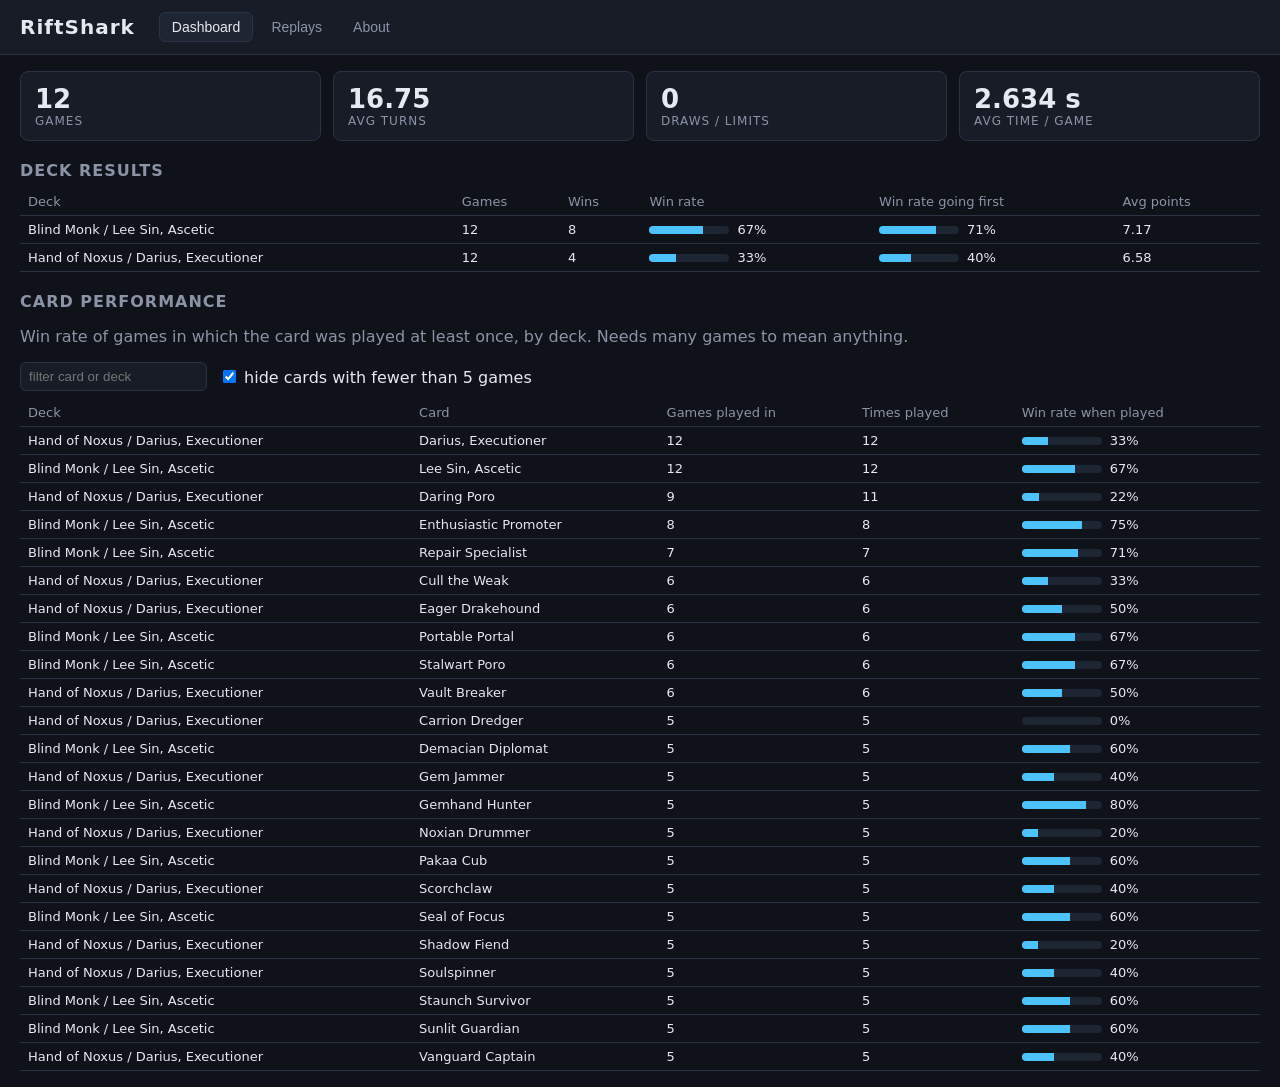
==== web/index.html @ 3b08cd84 "Add GitHub Pages frontend: stats dashboard and visual replay viewer Static site under web/ (no build" ====
<!DOCTYPE html>
<html lang="en">
<head>
<meta charset="utf-8">
<meta name="viewport" content="width=device-width, initial-scale=1">
<title>RiftShark — Riftbound simulation results</title>
<link rel="stylesheet" href="style.css">
</head>
<body>
<header>
  <h1>RiftShark</h1>
  <nav>
    <button data-tab="dashboard" class="active">Dashboard</button>
    <button data-tab="replays">Replays</button>
    <button data-tab="about">About</button>
  </nav>
</header>

<main>
  <section id="dashboard" class="tab active">
    <div id="summary" class="cards"></div>
    <h2>Deck results</h2>
    <div id="deck-table"></div>
    <h2>Card performance</h2>
    <p class="muted">Win rate of games in which the card was played at least once, by deck. Needs many games to mean anything.</p>
    <div class="controls">
      <input id="card-filter" placeholder="filter card or deck">
      <label><input type="checkbox" id="min-games" checked> hide cards with fewer than 5 games</label>
    </div>
    <div id="card-table"></div>
  </section>

  <section id="replays" class="tab">
    <div class="replay-layout">
      <aside id="replay-list"></aside>
      <div id="viewer">
        <div id="viewer-empty" class="muted">Pick a replay on the left.</div>
        <div id="board" hidden>
          <div class="player-strip" id="p1-strip"></div>
          <div class="field">
            <div class="base" id="base-1"></div>
            <div class="battlefields" id="bfs"></div>
            <div class="base" id="base-0"></div>
          </div>
          <div class="player-strip" id="p0-strip"></div>
          <div class="chain" id="chain"></div>
          <div class="controls">
            <button id="btn-first">⏮</button>
            <button id="btn-prev">◀</button>
            <span id="frame-label"></span>
            <button id="btn-next">▶</button>
            <button id="btn-last">⏭</button>
            <button id="btn-play">▶ play</button>
            <input id="frame-slider" type="range" min="0" value="0">
          </div>
          <div id="decision"></div>
          <div id="events" class="events"></div>
        </div>
      </div>
    </div>
  </section>

  <section id="about" class="tab">
    <h2>About</h2>
    <p>RiftShark simulates Riftbound matches with a rules-accurate engine (chain, showdowns, combat, scoring), card scripts for
    every set including Radiance, and search-based AI players. Every replay shown here was re-simulated from its recorded
    decisions and verified to contain only moves the engine deems legal.</p>
    <p>Source: <a href="https://github.com/0xnimbus/RiftShark">github.com/0xnimbus/RiftShark</a>. Card images are the official
    Riftbound card gallery assets.</p>
  </section>
</main>
<div id="tooltip" hidden></div>
<script src="app.js"></script>
</body>
</html>
---- web/style.css ----
:root {
  --bg: #0f1218; --panel: #171c26; --panel2: #1f2633; --text: #e6e9ef; --muted: #8b94a7; --accent: #4cc2ff;
  --p0: #4cc2ff; --p1: #ff7a59; --border: #2a3344; --good: #5ad28a; --bad: #ff6b6b;
}
* { box-sizing: border-box; }
body { margin: 0; font-family: system-ui, -apple-system, Segoe UI, Roboto, sans-serif; background: var(--bg); color: var(--text); }
header { display: flex; align-items: center; gap: 24px; padding: 12px 20px; background: var(--panel); border-bottom: 1px solid var(--border); }
header h1 { margin: 0; font-size: 20px; letter-spacing: 1px; }
nav button { background: none; border: 1px solid transparent; color: var(--muted); padding: 6px 12px; cursor: pointer; border-radius: 6px; font-size: 14px; }
nav button.active, nav button:hover { color: var(--text); border-color: var(--border); background: var(--panel2); }
main { padding: 16px 20px; max-width: 1400px; margin: 0 auto; }
.tab { display: none; }
.tab.active { display: block; }
h2 { font-size: 16px; margin: 20px 0 8px; color: var(--muted); text-transform: uppercase; letter-spacing: 1px; }
.muted { color: var(--muted); }
.cards { display: grid; grid-template-columns: repeat(auto-fit, minmax(180px, 1fr)); gap: 12px; }
.stat { background: var(--panel); border: 1px solid var(--border); border-radius: 8px; padding: 12px 14px; }
.stat .v { font-size: 26px; font-weight: 600; }
.stat .l { color: var(--muted); font-size: 12px; text-transform: uppercase; letter-spacing: 1px; }
table { border-collapse: collapse; width: 100%; font-size: 13px; }
th, td { text-align: left; padding: 6px 8px; border-bottom: 1px solid var(--border); }
th { color: var(--muted); font-weight: 500; cursor: pointer; user-select: none; }
tr:hover td { background: var(--panel2); }
.bar { height: 8px; background: var(--panel2); border-radius: 4px; overflow: hidden; min-width: 80px; }
.bar > i { display: block; height: 100%; background: var(--accent); }
.controls { display: flex; gap: 12px; align-items: center; margin: 8px 0; flex-wrap: wrap; }
input[type=text], input:not([type]) { background: var(--panel); color: var(--text); border: 1px solid var(--border); border-radius: 6px; padding: 6px 8px; }
button { background: var(--panel2); color: var(--text); border: 1px solid var(--border); border-radius: 6px; padding: 6px 10px; cursor: pointer; }
button:hover { border-color: var(--accent); }

/* replays */
.replay-layout { display: grid; grid-template-columns: 300px 1fr; gap: 16px; }
#replay-list { background: var(--panel); border: 1px solid var(--border); border-radius: 8px; padding: 8px; max-height: 80vh; overflow: auto; }
#replay-list .item { padding: 8px; border-radius: 6px; cursor: pointer; border: 1px solid transparent; font-size: 13px; }
#replay-list .item:hover, #replay-list .item.active { background: var(--panel2); border-color: var(--border); }
#replay-list .item .r { color: var(--muted); font-size: 12px; }
.field { display: grid; grid-template-rows: auto auto auto; gap: 8px; }
.base, .battlefields { background: var(--panel); border: 1px solid var(--border); border-radius: 8px; padding: 8px; min-height: 120px; }
.base { display: flex; gap: 8px; flex-wrap: wrap; align-items: flex-start; }
.base h4, .bf h4 { margin: 0 0 6px; font-size: 12px; color: var(--muted); width: 100%; }
.battlefields { display: grid; grid-template-columns: 1fr 1fr; gap: 8px; background: none; border: none; padding: 0; }
.bf { background: var(--panel); border: 1px solid var(--border); border-radius: 8px; padding: 8px; min-height: 160px; }
.bf.c0 { border-color: var(--p0); } .bf.c1 { border-color: var(--p1); }
.bf .row { display: flex; gap: 8px; flex-wrap: wrap; min-height: 70px; align-items: flex-start; padding: 4px 0; }
.bf .row.p1 { border-bottom: 1px dashed var(--border); }
.card { width: 64px; height: 90px; border-radius: 5px; background-size: cover; background-position: center; position: relative; border: 2px solid var(--border); flex: none; transition: transform .15s; }
.card.p0 { border-color: var(--p0); } .card.p1 { border-color: var(--p1); }
.card.exhausted { transform: rotate(90deg); margin: 0 14px; }
.card.stunned { filter: grayscale(0.8); }
.card .m { position: absolute; bottom: 2px; right: 2px; background: #000c; color: #fff; font-size: 12px; font-weight: 700; padding: 1px 5px; border-radius: 4px; }
.card .d { position: absolute; top: 2px; right: 2px; background: #c62828dd; color: #fff; font-size: 11px; padding: 0 4px; border-radius: 4px; }
.card .b { position: absolute; top: 2px; left: 2px; background: #2e7d32dd; color: #fff; font-size: 11px; padding: 0 4px; border-radius: 4px; }
.card .n { position: absolute; left: 0; right: 0; bottom: 0; font-size: 9px; background: #000a; color: #fff; padding: 1px 3px; white-space: nowrap; overflow: hidden; text-overflow: ellipsis; }
.card.small { width: 46px; height: 64px; }
.card.back { background: repeating-linear-gradient(45deg, #2a3344, #2a3344 6px, #1f2633 6px, #1f2633 12px); }
.player-strip { display: flex; gap: 12px; align-items: center; background: var(--panel); border: 1px solid var(--border); border-radius: 8px; padding: 8px; margin: 6px 0; flex-wrap: wrap; }
.player-strip .name { font-weight: 600; }
.player-strip .pts { font-size: 20px; font-weight: 700; }
.player-strip .runes { display: flex; gap: 3px; }
.rune { width: 14px; height: 14px; border-radius: 50%; border: 1px solid #0008; }
.rune.ex { opacity: .35; }
.rune.fury { background: #e74c3c; } .rune.calm { background: #4fc3f7; } .rune.mind { background: #ab47bc; }
.rune.body { background: #66bb6a; } .rune.chaos { background: #ff9800; } .rune.order { background: #ffd54f; }
.hand { display: flex; gap: 4px; }
.chain { min-height: 24px; color: var(--muted); font-size: 13px; padding: 4px 0; }
.chain .item { display: inline-block; background: var(--panel2); border: 1px solid var(--border); border-radius: 6px; padding: 2px 8px; margin-right: 6px; }
#decision { background: var(--panel); border: 1px solid var(--border); border-radius: 8px; padding: 8px 12px; margin: 8px 0; font-size: 14px; }
#decision .opts { color: var(--muted); font-size: 12px; margin-top: 4px; }
.events { font-family: ui-monospace, Menlo, monospace; font-size: 12px; color: var(--muted); max-height: 200px; overflow: auto; background: var(--panel); border: 1px solid var(--border); border-radius: 8px; padding: 8px; }
.events .ev { padding: 1px 0; }
.events .ev.hl { color: var(--text); }
#frame-slider { flex: 1; min-width: 200px; }
#tooltip { position: fixed; z-index: 10; pointer-events: none; width: 220px; }
#tooltip img { width: 100%; border-radius: 8px; box-shadow: 0 4px 20px #000c; }
.p0c { color: var(--p0); } .p1c { color: var(--p1); }
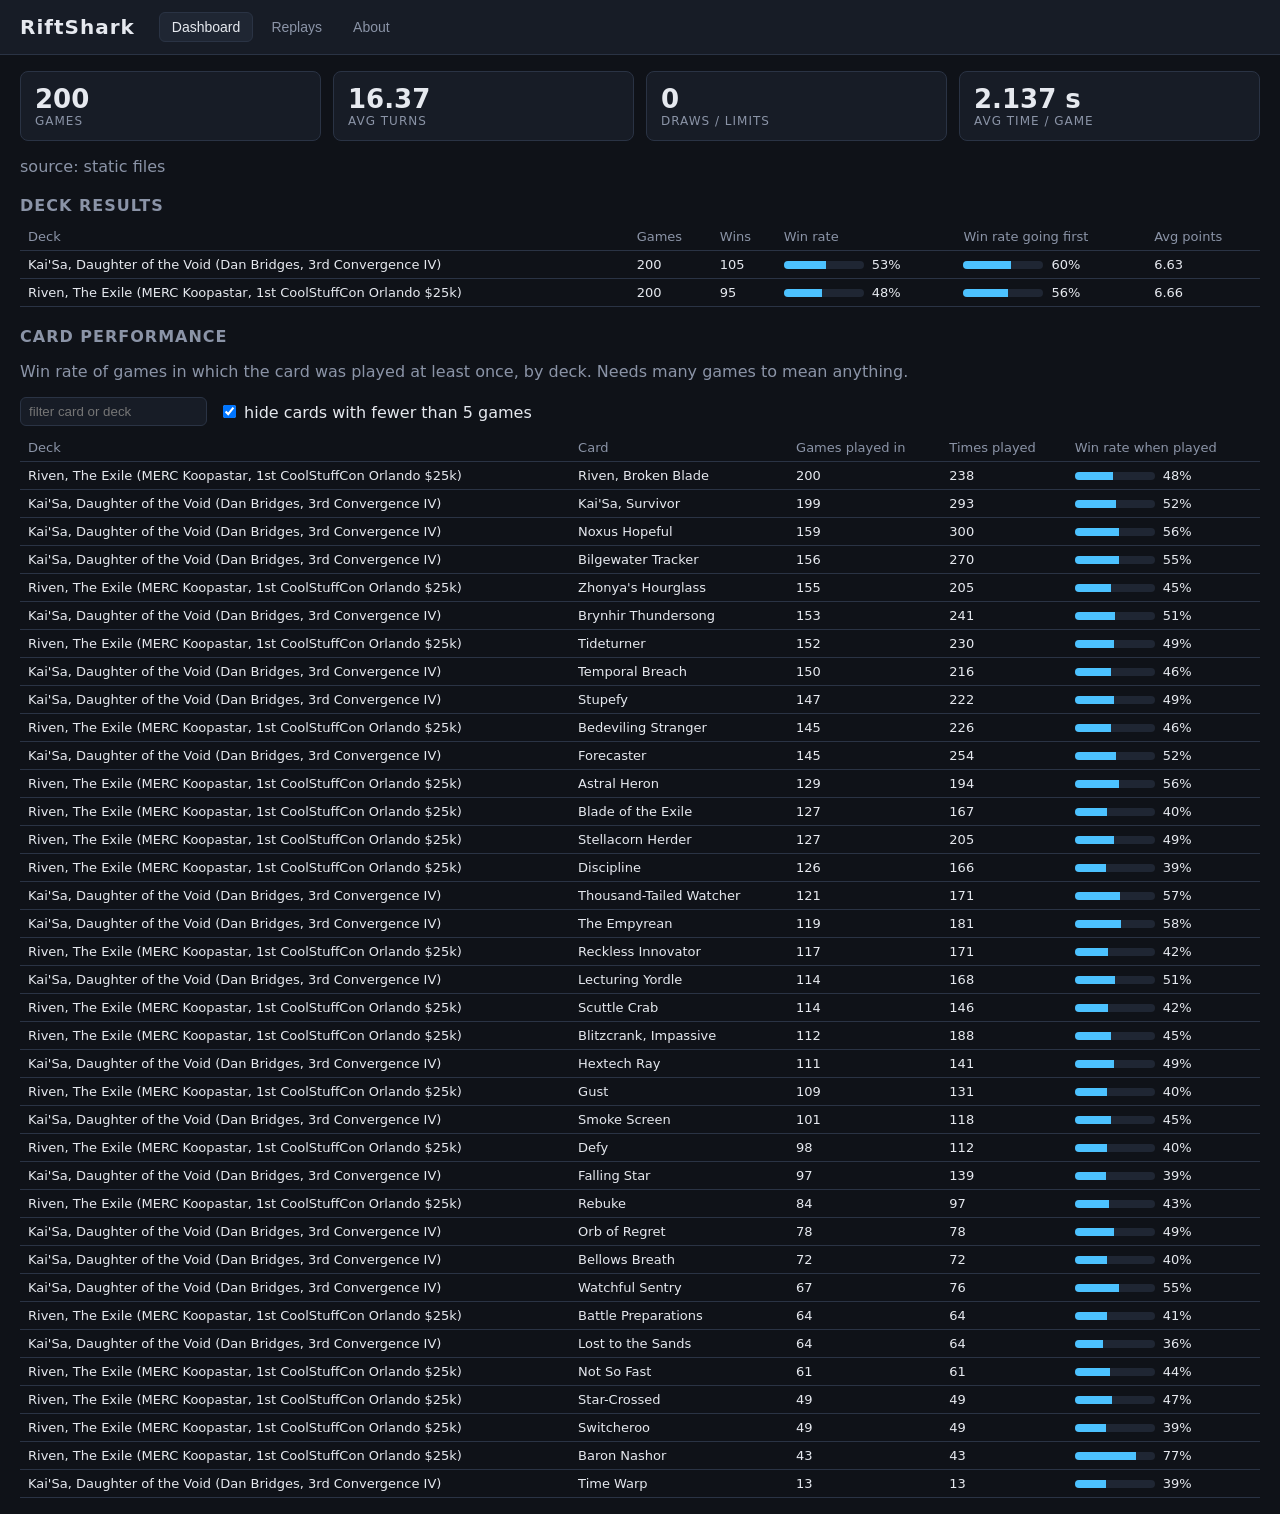
==== commit e975fd78: "Frontend reads the latest batch and replays from Supabase, falling back to static data Co-Authored-B" ====
--- a/web/index.html
+++ b/web/index.html
@@ -19,6 +19,7 @@
 <main>
   <section id="dashboard" class="tab active">
     <div id="summary" class="cards"></div>
+    <p id="source" class="muted"></p>
     <h2>Deck results</h2>
     <div id="deck-table"></div>
     <h2>Card performance</h2>
@@ -70,6 +71,7 @@
   </section>
 </main>
 <div id="tooltip" hidden></div>
+<script src="config.js"></script>
 <script src="app.js"></script>
 </body>
 </html>
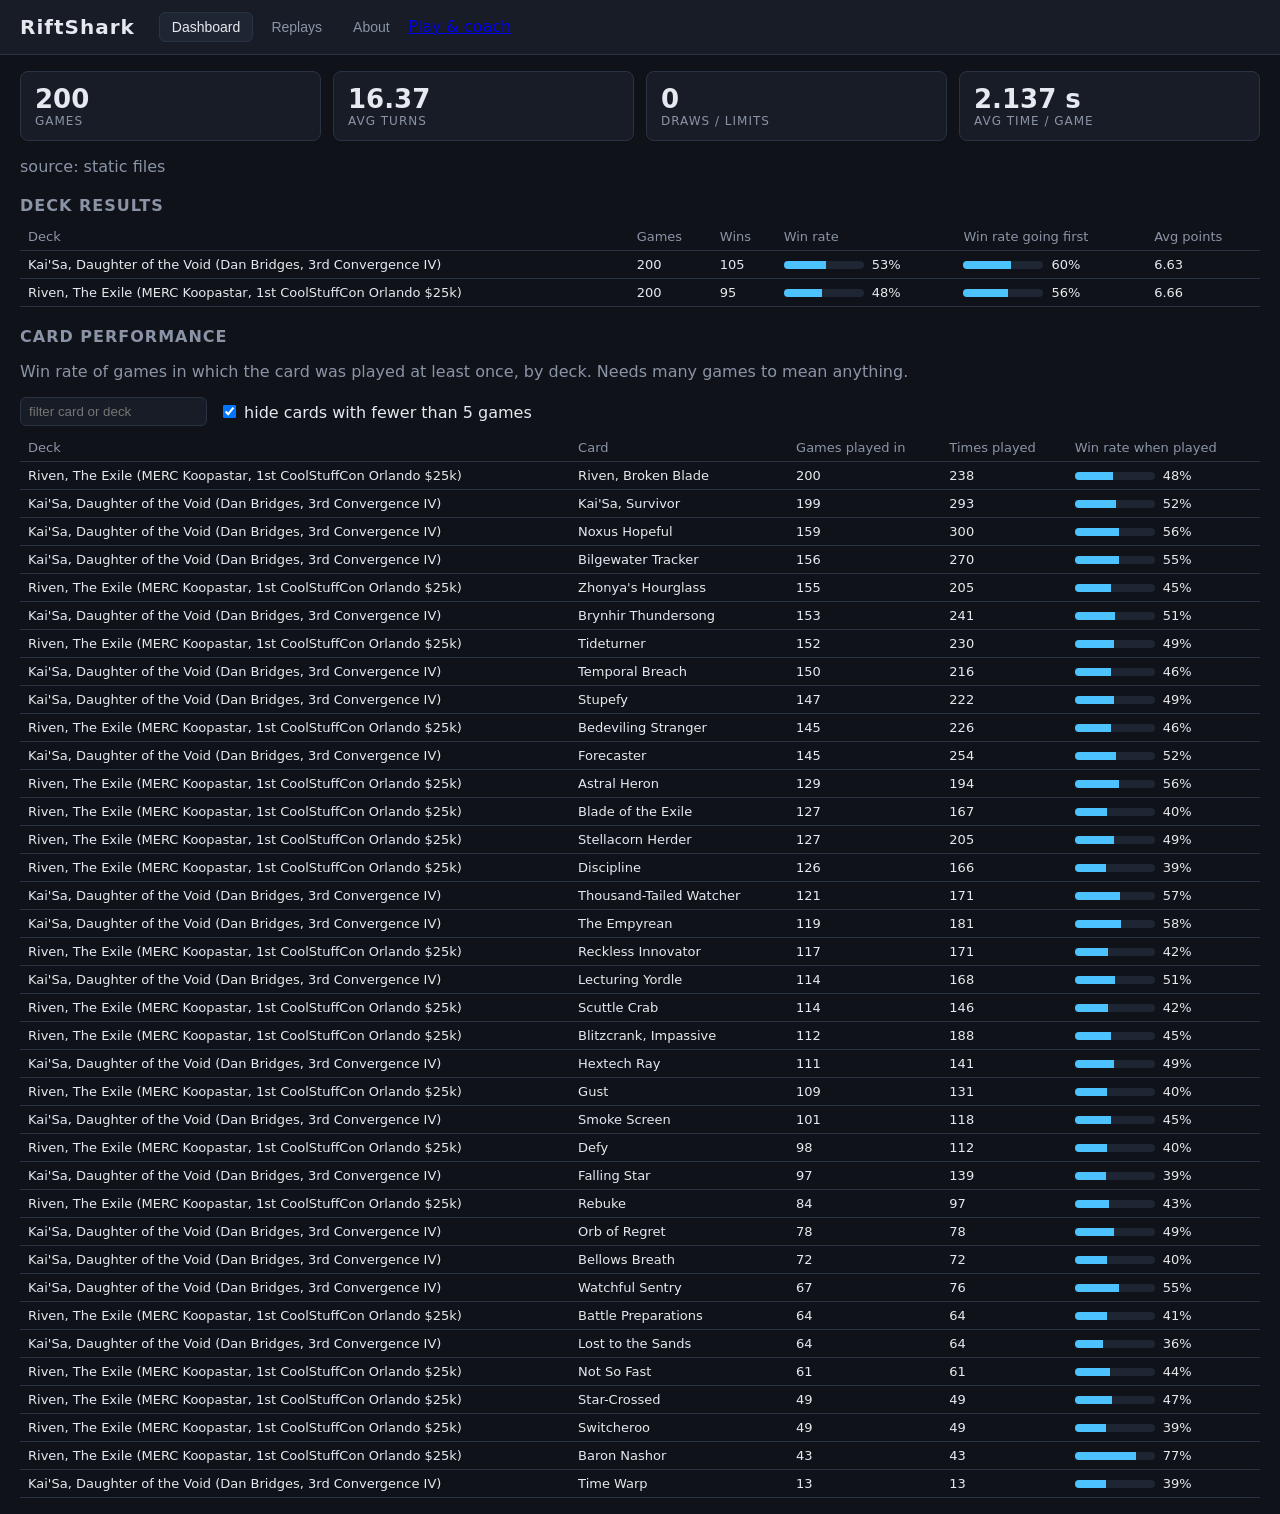
==== commit 5393f835: "Play & coach: play a deck against the AI with chess-style move grading riftsim/core/analysis.py rate" ====
--- a/web/index.html
+++ b/web/index.html
@@ -13,6 +13,7 @@
     <button data-tab="dashboard" class="active">Dashboard</button>
     <button data-tab="replays">Replays</button>
     <button data-tab="about">About</button>
+    <a href="play.html" class="navlink">Play &amp; coach</a>
   </nav>
 </header>
 
@@ -72,6 +73,7 @@
 </main>
 <div id="tooltip" hidden></div>
 <script src="config.js"></script>
+<script src="board.js"></script>
 <script src="app.js"></script>
 </body>
 </html>
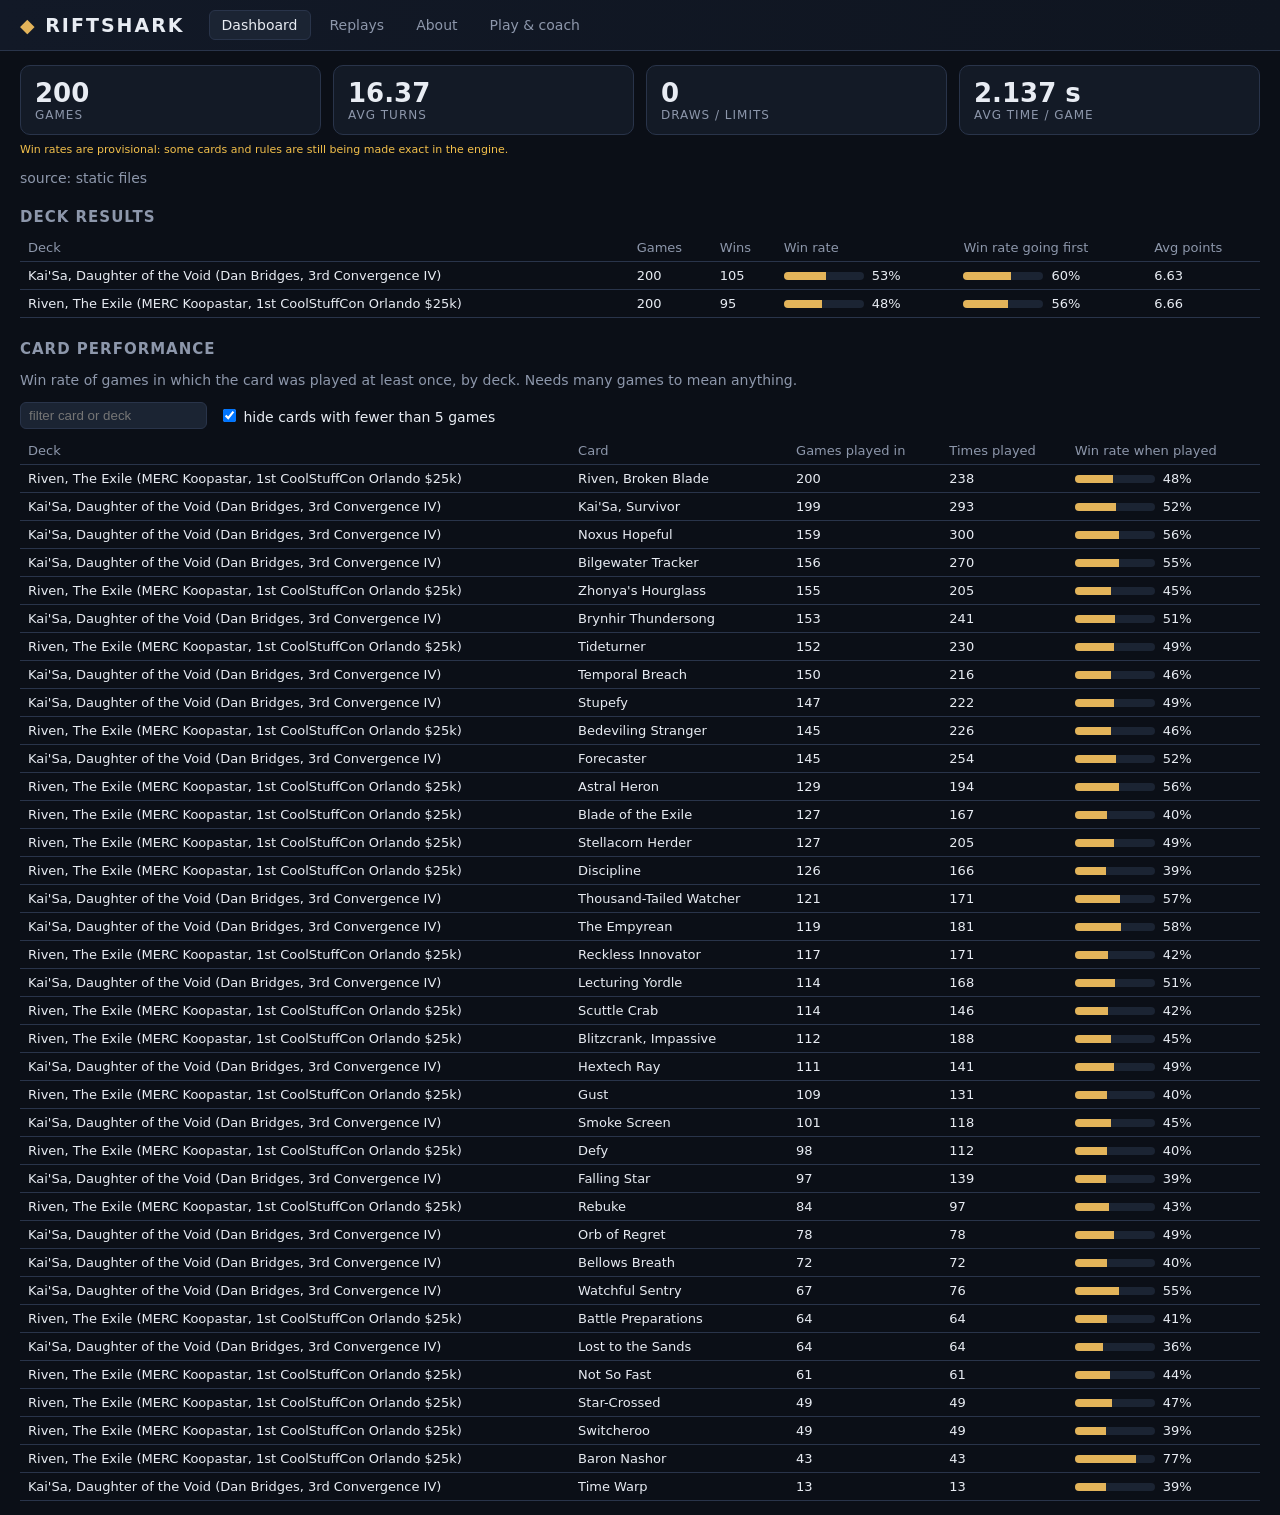
==== commit 5041d47c: "Redesign the board and play page: playmat layout, plain-language log and decisions, no grey-out Shar" ====
--- a/web/index.html
+++ b/web/index.html
@@ -8,7 +8,7 @@
 </head>
 <body>
 <header>
-  <h1>RiftShark</h1>
+  <h1><span class="logo">◆</span> RiftShark</h1>
   <nav>
     <button data-tab="dashboard" class="active">Dashboard</button>
     <button data-tab="replays">Replays</button>
@@ -20,6 +20,7 @@
 <main>
   <section id="dashboard" class="tab active">
     <div id="summary" class="cards"></div>
+    <p class="notice">Win rates are provisional: some cards and rules are still being made exact in the engine.</p>
     <p id="source" class="muted"></p>
     <h2>Deck results</h2>
     <div id="deck-table"></div>
@@ -36,29 +37,24 @@
     <div class="replay-layout">
       <aside id="replay-list"></aside>
       <div id="viewer">
-        <div id="viewer-empty" class="muted">Pick a replay on the left.</div>
-        <div id="board" hidden>
-          <div class="player-strip" id="p1-strip"></div>
-          <div class="field">
-            <div class="base" id="base-1"></div>
-            <div class="battlefields" id="bfs"></div>
-            <div class="base" id="base-0"></div>
+        <div id="viewer-empty" class="empty-board">Pick a replay on the left. Blue is P0 (shown at the bottom), orange is P1.</div>
+        <div id="viewer-main" hidden>
+          <div id="board" class="board"></div>
+          <div class="replay-controls">
+            <button id="btn-first" title="first decision">⏮</button>
+            <button id="btn-prev" title="previous decision (←)">◀</button>
+            <button id="btn-play">▶ play</button>
+            <button id="btn-next" title="next decision (→)">▶</button>
+            <button id="btn-last" title="last decision">⏭</button>
+            <input id="frame-slider" type="range" min="0" value="0">
+            <span id="frame-label" class="muted"></span>
           </div>
-          <div class="player-strip" id="p0-strip"></div>
-          <div class="chain" id="chain"></div>
-          <div class="controls">
-            <button id="btn-first">⏮</button>
-            <button id="btn-prev">◀</button>
-            <span id="frame-label"></span>
-            <button id="btn-next">▶</button>
-            <button id="btn-last">⏭</button>
-            <button id="btn-play">▶ play</button>
-            <input id="frame-slider" type="range" min="0" value="0">
-          </div>
-          <div id="decision"></div>
-          <div id="events" class="events"></div>
         </div>
       </div>
+      <aside id="replay-side" hidden>
+        <div class="panel rep-decision" id="decision"></div>
+        <div class="panel"><h3>What happened next</h3><div id="events" class="log"></div></div>
+      </aside>
     </div>
   </section>
 
--- a/web/style.css
+++ b/web/style.css
@@ -1,75 +1,204 @@
 :root {
-  --bg: #0f1218; --panel: #171c26; --panel2: #1f2633; --text: #e6e9ef; --muted: #8b94a7; --accent: #4cc2ff;
-  --p0: #4cc2ff; --p1: #ff7a59; --border: #2a3344; --good: #5ad28a; --bad: #ff6b6b;
+  --bg: #0b0f17; --panel: #131a26; --panel2: #1b2433; --panel3: #232f42; --text: #e8ecf3; --muted: #8d97ab; --accent: #e3b45a;
+  --me: #4cc2ff; --op: #ff7a59; --border: #29344a; --good: #5ad28a; --bad: #ff6b6b; --warn: #f3c04b;
+  --mat: radial-gradient(ellipse at center, #1a2840 0%, #111a2a 60%, #0c121d 100%);
+  --cw: 74px;   /* unit card width */
 }
 * { box-sizing: border-box; }
-body { margin: 0; font-family: system-ui, -apple-system, Segoe UI, Roboto, sans-serif; background: var(--bg); color: var(--text); }
-header { display: flex; align-items: center; gap: 24px; padding: 12px 20px; background: var(--panel); border-bottom: 1px solid var(--border); }
-header h1 { margin: 0; font-size: 20px; letter-spacing: 1px; }
-nav button { background: none; border: 1px solid transparent; color: var(--muted); padding: 6px 12px; cursor: pointer; border-radius: 6px; font-size: 14px; }
-nav button.active, nav button:hover { color: var(--text); border-color: var(--border); background: var(--panel2); }
-main { padding: 16px 20px; max-width: 1400px; margin: 0 auto; }
-.tab { display: none; }
-.tab.active { display: block; }
-h2 { font-size: 16px; margin: 20px 0 8px; color: var(--muted); text-transform: uppercase; letter-spacing: 1px; }
+body { margin: 0; font-family: system-ui, -apple-system, "Segoe UI", Roboto, sans-serif; background: var(--bg); color: var(--text); font-size: 14px; }
+a { color: var(--accent); }
+header { display: flex; align-items: center; gap: 24px; padding: 10px 20px; background: linear-gradient(90deg, #121927, #0f1520); border-bottom: 1px solid var(--border); position: sticky; top: 0; z-index: 5; }
+header h1 { margin: 0; font-size: 19px; letter-spacing: 2px; text-transform: uppercase; font-weight: 700; }
+header .logo { color: var(--accent); }
+nav { display: flex; gap: 6px; align-items: center; }
+nav button, .navlink { background: none; border: 1px solid transparent; color: var(--muted); padding: 6px 12px; cursor: pointer; border-radius: 6px; font-size: 14px; text-decoration: none; }
+nav button.active, nav button:hover, .navlink:hover, .navlink.active { color: var(--text); border-color: var(--border); background: var(--panel2); }
+.status { margin-left: auto; color: var(--muted); font-size: 13px; }
+.status.on::before { content: ""; display: inline-block; width: 8px; height: 8px; border-radius: 50%; background: var(--accent); margin-right: 8px; animation: pulse 1s infinite; }
+main { padding: 14px 20px; max-width: 1400px; margin: 0 auto; }
+main.wide { max-width: 1700px; }
+.tab { display: none; } .tab.active { display: block; }
+h2 { font-size: 15px; margin: 22px 0 8px; color: var(--muted); text-transform: uppercase; letter-spacing: 1px; }
 .muted { color: var(--muted); }
+.alt { font-size: 12px; color: var(--muted); margin-top: 4px; } .alt b { color: var(--text); }
 .cards { display: grid; grid-template-columns: repeat(auto-fit, minmax(180px, 1fr)); gap: 12px; }
-.stat { background: var(--panel); border: 1px solid var(--border); border-radius: 8px; padding: 12px 14px; }
-.stat .v { font-size: 26px; font-weight: 600; }
-.stat .l { color: var(--muted); font-size: 12px; text-transform: uppercase; letter-spacing: 1px; }
+.stat { background: var(--panel); border: 1px solid var(--border); border-radius: 10px; padding: 12px 14px; }
+.stat .v { font-size: 26px; font-weight: 600; } .stat .l { color: var(--muted); font-size: 12px; text-transform: uppercase; letter-spacing: 1px; }
 table { border-collapse: collapse; width: 100%; font-size: 13px; }
 th, td { text-align: left; padding: 6px 8px; border-bottom: 1px solid var(--border); }
-th { color: var(--muted); font-weight: 500; cursor: pointer; user-select: none; }
+th { color: var(--muted); font-weight: 500; }
 tr:hover td { background: var(--panel2); }
 .bar { height: 8px; background: var(--panel2); border-radius: 4px; overflow: hidden; min-width: 80px; }
 .bar > i { display: block; height: 100%; background: var(--accent); }
 .controls { display: flex; gap: 12px; align-items: center; margin: 8px 0; flex-wrap: wrap; }
-input[type=text], input:not([type]) { background: var(--panel); color: var(--text); border: 1px solid var(--border); border-radius: 6px; padding: 6px 8px; }
-button { background: var(--panel2); color: var(--text); border: 1px solid var(--border); border-radius: 6px; padding: 6px 10px; cursor: pointer; }
-button:hover { border-color: var(--accent); }
-
-/* replays */
-.replay-layout { display: grid; grid-template-columns: 300px 1fr; gap: 16px; }
-#replay-list { background: var(--panel); border: 1px solid var(--border); border-radius: 8px; padding: 8px; max-height: 80vh; overflow: auto; }
+input[type=text], input:not([type]), input[type=number], select { background: var(--panel2); color: var(--text); border: 1px solid var(--border); border-radius: 6px; padding: 5px 8px; }
+button { background: var(--panel2); color: var(--text); border: 1px solid var(--border); border-radius: 6px; padding: 6px 10px; cursor: pointer; font: inherit; }
+button:hover:not(:disabled) { border-color: var(--accent); }
+button:disabled { opacity: .45; cursor: default; }
+button.primary { background: var(--accent); color: #1a1205; border-color: var(--accent); font-weight: 600; }
+button.link { background: none; border: none; color: var(--accent); padding: 2px 0; }
+.panel { background: var(--panel); border: 1px solid var(--border); border-radius: 10px; padding: 10px 12px; margin-bottom: 12px; }
+.panel h3 { margin: 0 0 8px; font-size: 12px; color: var(--accent); text-transform: uppercase; letter-spacing: 1.5px; }
+.provisional, .notice { font-size: 11px; color: var(--warn); margin-top: 8px; }
+.setup summary { cursor: pointer; font-weight: 600; color: var(--accent); text-transform: uppercase; letter-spacing: 1.5px; font-size: 12px; }
+@keyframes pulse { 0%, 100% { opacity: .3 } 50% { opacity: 1 } }
+
+/* ---------------------------------------------------------------- board (shared) */
+.board { position: relative; }
+.empty-board { background: var(--mat); border: 1px solid var(--border); border-radius: 14px; min-height: 420px; display: flex; align-items: center; justify-content: center; color: var(--muted); gap: 10px; }
+.turnbar { display: flex; align-items: center; gap: 12px; flex-wrap: wrap; background: var(--panel); border: 1px solid var(--border); border-radius: 10px 10px 0 0; padding: 7px 12px; border-bottom: none; }
+.turnbar .tn { font-weight: 700; letter-spacing: 1px; text-transform: uppercase; font-size: 13px; }
+.turnbar .whose { font-weight: 600; padding: 2px 10px; border-radius: 999px; font-size: 12px; }
+.turnbar .whose.me { background: #4cc2ff22; color: var(--me); } .turnbar .whose.op { background: #ff7a5922; color: var(--op); }
+.phases { display: flex; gap: 2px; }
+.ph { font-size: 11px; color: var(--muted); padding: 2px 8px; border-radius: 4px; background: var(--panel2); }
+.ph.on { background: var(--accent); color: #1a1205; font-weight: 700; }
+.tag { font-size: 11px; padding: 1px 7px; border-radius: 999px; background: var(--panel3); color: var(--muted); white-space: nowrap; }
+.tag.hot { background: #ff6b6b33; color: #ffb3a6; animation: pulse 1.6s infinite; }
+.tag.warn { background: #f3c04b26; color: var(--warn); }
+.mat { position: relative; background: var(--mat); border: 1px solid var(--border); border-radius: 0 0 14px 14px; padding: 8px; display: flex; flex-direction: column; gap: 6px; }
+.zl { font-size: 10px; text-transform: uppercase; letter-spacing: 1.2px; color: var(--muted); margin-bottom: 4px; }
+
+.seat { display: flex; gap: 10px; align-items: stretch; flex-wrap: wrap; }
+.seat-info { min-width: 170px; background: #0009; border: 1px solid var(--border); border-radius: 10px; padding: 8px 10px; }
+.seat.me .seat-info { border-color: #4cc2ff66; } .seat.op .seat-info { border-color: #ff7a5966; }
+.who { font-weight: 700; font-size: 15px; } .who.me { color: var(--me); } .who.op { color: var(--op); }
+.turnflag { font-size: 10px; font-weight: 600; text-transform: uppercase; letter-spacing: 1px; background: var(--accent); color: #1a1205; padding: 1px 6px; border-radius: 4px; vertical-align: middle; }
+.deckname { font-size: 12px; color: var(--muted); max-width: 200px; white-space: nowrap; overflow: hidden; text-overflow: ellipsis; }
+.score { display: flex; align-items: center; gap: 8px; margin: 4px 0; }
+.score b { font-size: 24px; min-width: 22px; }
+.pips { display: flex; gap: 3px; }
+.pips i { width: 11px; height: 11px; border-radius: 50%; border: 1px solid #ffffff40; }
+.seat.me .pips i.on { background: var(--me); border-color: var(--me); } .seat.op .pips i.on { background: var(--op); border-color: var(--op); }
+.counts { display: flex; gap: 8px; flex-wrap: wrap; font-size: 11px; color: var(--muted); }
+.zone-box { background: #0006; border: 1px solid var(--border); border-radius: 10px; padding: 6px 8px; }
+.hand-box { flex: 1; min-width: 200px; position: relative; }
+.rune-box { min-width: 150px; max-width: 260px; }
+.runes .lbl { font-size: 10px; text-transform: uppercase; letter-spacing: 1.2px; color: var(--muted); }
+.rlist { display: flex; flex-wrap: wrap; gap: 4px; margin: 6px 0; }
+.rune { width: 18px; height: 18px; border-radius: 50%; border: 2px solid #0008; box-shadow: 0 0 6px #0008 inset; display: inline-block; }
+.rune.mini { width: 10px; height: 10px; border-width: 1px; vertical-align: middle; }
+.rune.ex { opacity: .3; transform: scale(.85); }
+.rune.fury { background: #e74c3c; } .rune.calm { background: #4fc3f7; } .rune.mind { background: #ab47bc; }
+.rune.body { background: #66bb6a; } .rune.chaos { background: #ff9800; } .rune.order { background: #ffd54f; } .rune.any { background: linear-gradient(135deg, #e74c3c, #4fc3f7, #66bb6a); }
+.pool { font-size: 12px; color: var(--accent); }
+.hand { display: flex; gap: 6px; flex-wrap: wrap; align-items: flex-end; }
+.my-hand .hand-box { background: #0008; }
+.my-hand .hand { gap: 8px; }
+
+.base { background: #0005; border: 1px dashed var(--border); border-radius: 10px; padding: 4px 8px; }
+.base .row, .bf .side { display: flex; gap: 10px; flex-wrap: wrap; align-items: center; min-height: 34px; }
+.bfs { display: grid; grid-template-columns: repeat(auto-fit, minmax(300px, 1fr)); gap: 10px; }
+.bf { position: relative; border: 2px solid var(--border); border-radius: 12px; padding: 6px 8px; overflow: hidden; background: #0b1220; min-height: 200px; display: flex; flex-direction: column; }
+.bf.c-me { border-color: #4cc2ffaa; box-shadow: 0 0 18px #4cc2ff22 inset; } .bf.c-op { border-color: #ff7a59aa; box-shadow: 0 0 18px #ff7a5922 inset; }
+.bf.hot { box-shadow: 0 0 22px #ff6b6b55; }
+.bf-art { position: absolute; inset: 0; background-size: cover; background-position: center; opacity: .18; filter: saturate(.8); pointer-events: none; }
+.bf-head { position: relative; display: flex; gap: 6px; align-items: center; flex-wrap: wrap; margin-bottom: 4px; }
+.bf-name { font-weight: 700; font-size: 14px; text-shadow: 0 1px 4px #000; }
+.ctl { font-size: 11px; padding: 1px 7px; border-radius: 999px; } .ctl.none { background: var(--panel3); color: var(--muted); }
+.ctl.me { background: #4cc2ff33; color: var(--me); } .ctl.op { background: #ff7a5933; color: var(--op); }
+.bf .side { position: relative; flex: 1; padding: 6px 0; }
+.bf .side.op { border-bottom: 1px dashed #ffffff22; }
+.bf .side .muted, .base .muted { font-size: 11px; }
+
+.card { width: var(--cw); aspect-ratio: 744 / 1039; border-radius: 6px; position: relative; border: 2px solid var(--border); flex: none; transition: transform .2s, filter .2s, box-shadow .2s; background: #1b2433; overflow: hidden; cursor: default; }
+.card img { width: 100%; height: 100%; object-fit: cover; display: block; }
+.card .noimg { padding: 4px; font-size: 10px; color: var(--muted); }
+.card.pme { border-color: var(--me); } .card.pop { border-color: var(--op); }
+.card.exhausted { transform: rotate(90deg); filter: brightness(.55) saturate(.5); margin: 0 calc(var(--cw) * .2); }
+.card.stunned { filter: grayscale(.9) brightness(.7); }
+.card .flag { position: absolute; left: 50%; top: 40%; transform: translate(-50%, -50%); font-size: 8px; font-weight: 800; letter-spacing: .5px; padding: 2px 4px; border-radius: 3px; white-space: nowrap; }
+.card.exhausted .flag { transform: translate(-50%, -50%) rotate(-90deg); font-size: 9px; }
+.card .flag.ex { background: #000d; color: #ffd27a; border: 1px solid #ffd27a88; }
+.card .flag.st { background: #4a148cdd; color: #e1bee7; top: 58%; }
+.card .m { position: absolute; bottom: 14px; right: 2px; background: #000d; color: #fff; font-size: 12px; font-weight: 800; padding: 0 5px; border-radius: 4px; }
+.card .m.hurt { color: #ff9e9e; }
+.card .b { position: absolute; top: 2px; left: 2px; background: #2e7d32ee; color: #fff; font-size: 10px; padding: 0 4px; border-radius: 4px; }
+.card .cost { position: absolute; top: 2px; left: 2px; background: #000d; color: var(--accent); font-size: 11px; font-weight: 700; padding: 0 5px; border-radius: 4px; }
+.card .n { position: absolute; left: 0; right: 0; bottom: 0; font-size: 9px; background: #000c; color: #fff; padding: 1px 3px; white-space: nowrap; overflow: hidden; text-overflow: ellipsis; }
+.card.token { border-style: dashed; }
+.card.zone { --cw: 56px; width: 56px; }
+.card.tiny { width: 34px; }
+.card.tiny .n, .card.tiny .m { display: none; }
+.card.inhand { width: 84px; }
+.card.inhand:not(.playable) { filter: brightness(.65); }
+.card.playable { cursor: pointer; box-shadow: 0 0 0 2px var(--good), 0 0 16px #5ad28a88; }
+.card.playable:hover { transform: translateY(-8px) scale(1.04); }
+.card.back { background: repeating-linear-gradient(45deg, #2b3a58, #2b3a58 5px, #1d2840 5px, #1d2840 10px); border-color: #3b4c70; }
+.card.empty { display: flex; align-items: center; justify-content: center; font-size: 10px; color: var(--muted); border-style: dashed; background: none; }
+
+/* opponent thinking: the hand bobs and a bubble shows */
+.hand-box.thinking .card.back { animation: bob 1.1s ease-in-out infinite; }
+.hand-box.thinking .card.back:nth-child(2n) { animation-delay: .15s; } .hand-box.thinking .card.back:nth-child(3n) { animation-delay: .3s; }
+@keyframes bob { 0%, 100% { transform: translateY(0) } 50% { transform: translateY(-7px) rotate(-3deg) } }
+.think { position: absolute; right: 10px; top: 6px; font-size: 12px; color: var(--op); display: flex; align-items: center; gap: 3px; }
+.think span, .dots span { width: 6px; height: 6px; border-radius: 50%; background: currentColor; display: inline-block; animation: pulse 1s infinite; }
+.think span:nth-child(2), .dots span:nth-child(2) { animation-delay: .2s; } .think span:nth-child(3), .dots span:nth-child(3) { animation-delay: .4s; }
+.dots { display: inline-flex; gap: 3px; margin-right: 6px; color: var(--accent); }
+
+.banner { position: absolute; left: 50%; top: 50%; transform: translate(-50%, -50%); background: #0b0f17ee; border: 1px solid var(--accent); border-radius: 10px; padding: 10px 18px; font-size: 15px; box-shadow: 0 8px 30px #000c; pointer-events: none; animation: pop .25s ease-out; max-width: 70%; text-align: center; z-index: 3; }
+.banner.op { border-color: var(--op); } .banner.me { border-color: var(--me); }
+.who-me { color: var(--me); font-weight: 700; margin-right: 6px; } .who-op { color: var(--op); font-weight: 700; margin-right: 6px; }
+@keyframes pop { from { opacity: 0; transform: translate(-50%, -40%) } to { opacity: 1; transform: translate(-50%, -50%) } }
+
+.chain { position: absolute; right: 12px; top: 50%; transform: translateY(-50%); width: 240px; background: #0b0f17f0; border: 1px solid var(--accent); border-radius: 10px; padding: 8px; z-index: 2; }
+.chain-item { display: flex; gap: 8px; align-items: center; padding: 4px; border-radius: 6px; border-left: 3px solid var(--border); margin-bottom: 4px; font-size: 12px; }
+.chain-item.me { border-left-color: var(--me); } .chain-item.op { border-left-color: var(--op); }
+.chain-item img { width: 32px; border-radius: 3px; }
+
+.tok { font-style: normal; display: inline-block; min-width: 15px; text-align: center; border-radius: 3px; background: var(--panel3); padding: 0 3px; font-size: 11px; }
+.tok.en { background: #e3b45a33; color: var(--accent); font-weight: 700; }
+.kw { font-style: normal; font-weight: 700; color: var(--accent); }
+
+#tooltip { position: fixed; z-index: 20; pointer-events: none; width: 300px; background: #0b0f17f5; border: 1px solid var(--border); border-radius: 12px; overflow: hidden; box-shadow: 0 10px 40px #000e; }
+#tooltip img { width: 100%; display: block; }
+#tooltip .tt-body { padding: 8px 10px; font-size: 12px; }
+.tt-type { color: var(--muted); text-transform: capitalize; margin: 2px 0 6px; }
+.tt-text { line-height: 1.45; }
+.tt-st { margin-top: 6px; padding: 5px 7px; border-radius: 6px; background: var(--panel2); }
+.tt-st.ex { border-left: 3px solid #ffd27a; } .tt-st.st { border-left: 3px solid #ba68c8; } .tt-st.why { border-left: 3px solid var(--bad); } .tt-st.ok { border-left: 3px solid var(--good); }
+
+/* ---------------------------------------------------------------- play page */
+.play-layout { display: grid; grid-template-columns: minmax(0, 1fr) 370px; gap: 14px; align-items: start; }
+.side-panel { position: sticky; top: 60px; max-height: calc(100vh - 70px); overflow: auto; }
+.decision-panel { border-color: #e3b45a66; }
+#decision h3 { font-size: 13px; }
+#decision p { margin: 4px 0 8px; line-height: 1.4; }
+#decision p.big { font-size: 22px; font-weight: 700; }
+#decision .src { display: flex; align-items: center; gap: 8px; margin: 4px 0; font-weight: 600; }
+#decision .src img { width: 40px; border-radius: 4px; }
+.og { margin: 6px 0; } .ogt { font-size: 10px; text-transform: uppercase; letter-spacing: 1.2px; color: var(--muted); margin: 6px 0 3px; }
+.og.end { border-top: 1px solid var(--border); padding-top: 6px; }
+button.opt { display: flex; align-items: center; gap: 6px; width: 100%; text-align: left; margin: 3px 0; padding: 5px 8px; background: var(--panel2); }
+button.opt:hover { background: var(--panel3); }
+button.opt .ol { flex: 1; }
+button.opt img.th { width: 26px; border-radius: 3px; }
+.hintpct { font-weight: 700; color: var(--accent); font-size: 12px; }
+.grade { display: inline-block; padding: 1px 8px; border-radius: 6px; font-weight: 700; color: #fff; font-size: 12px; }
+.grade.best { background: #2e7d32; } .grade.good { background: #388e3c; } .grade.inaccuracy { background: #f9a825; color: #000; }
+.grade.mistake { background: #ef6c00; } .grade.blunder { background: #c62828; } .grade.only { background: #455a64; }
+.alts .pct { display: inline-block; min-width: 44px; color: var(--accent); font-weight: 600; }
+.log { font-size: 12.5px; max-height: 380px; overflow: auto; line-height: 1.45; }
+.log .ln { padding: 2px 0 2px 8px; border-left: 2px solid transparent; }
+.log .ln.me { border-left-color: var(--me); } .log .ln.op { border-left-color: var(--op); }
+.log .ln.turn { border: none; margin-top: 8px; padding: 2px 0; font-weight: 700; color: var(--accent); font-size: 11px; text-transform: uppercase; letter-spacing: 1.5px; border-bottom: 1px solid var(--border); }
+.pts-ev { color: var(--accent); font-weight: 600; }
+
+/* ---------------------------------------------------------------- replays */
+.replay-layout { display: grid; grid-template-columns: 280px minmax(0, 1fr) 340px; gap: 14px; align-items: start; }
+#replay-list { background: var(--panel); border: 1px solid var(--border); border-radius: 10px; padding: 8px; max-height: 82vh; overflow: auto; }
 #replay-list .item { padding: 8px; border-radius: 6px; cursor: pointer; border: 1px solid transparent; font-size: 13px; }
 #replay-list .item:hover, #replay-list .item.active { background: var(--panel2); border-color: var(--border); }
 #replay-list .item .r { color: var(--muted); font-size: 12px; }
-.field { display: grid; grid-template-rows: auto auto auto; gap: 8px; }
-.base, .battlefields { background: var(--panel); border: 1px solid var(--border); border-radius: 8px; padding: 8px; min-height: 120px; }
-.base { display: flex; gap: 8px; flex-wrap: wrap; align-items: flex-start; }
-.base h4, .bf h4 { margin: 0 0 6px; font-size: 12px; color: var(--muted); width: 100%; }
-.battlefields { display: grid; grid-template-columns: 1fr 1fr; gap: 8px; background: none; border: none; padding: 0; }
-.bf { background: var(--panel); border: 1px solid var(--border); border-radius: 8px; padding: 8px; min-height: 160px; }
-.bf.c0 { border-color: var(--p0); } .bf.c1 { border-color: var(--p1); }
-.bf .row { display: flex; gap: 8px; flex-wrap: wrap; min-height: 70px; align-items: flex-start; padding: 4px 0; }
-.bf .row.p1 { border-bottom: 1px dashed var(--border); }
-.card { width: 64px; height: 90px; border-radius: 5px; background-size: cover; background-position: center; position: relative; border: 2px solid var(--border); flex: none; transition: transform .15s; }
-.card.p0 { border-color: var(--p0); } .card.p1 { border-color: var(--p1); }
-.card.exhausted { transform: rotate(90deg); margin: 0 14px; }
-.card.stunned { filter: grayscale(0.8); }
-.card .m { position: absolute; bottom: 2px; right: 2px; background: #000c; color: #fff; font-size: 12px; font-weight: 700; padding: 1px 5px; border-radius: 4px; }
-.card .d { position: absolute; top: 2px; right: 2px; background: #c62828dd; color: #fff; font-size: 11px; padding: 0 4px; border-radius: 4px; }
-.card .b { position: absolute; top: 2px; left: 2px; background: #2e7d32dd; color: #fff; font-size: 11px; padding: 0 4px; border-radius: 4px; }
-.card .n { position: absolute; left: 0; right: 0; bottom: 0; font-size: 9px; background: #000a; color: #fff; padding: 1px 3px; white-space: nowrap; overflow: hidden; text-overflow: ellipsis; }
-.card.small { width: 46px; height: 64px; }
-.card.back { background: repeating-linear-gradient(45deg, #2a3344, #2a3344 6px, #1f2633 6px, #1f2633 12px); }
-.player-strip { display: flex; gap: 12px; align-items: center; background: var(--panel); border: 1px solid var(--border); border-radius: 8px; padding: 8px; margin: 6px 0; flex-wrap: wrap; }
-.player-strip .name { font-weight: 600; }
-.player-strip .pts { font-size: 20px; font-weight: 700; }
-.player-strip .runes { display: flex; gap: 3px; }
-.rune { width: 14px; height: 14px; border-radius: 50%; border: 1px solid #0008; }
-.rune.ex { opacity: .35; }
-.rune.fury { background: #e74c3c; } .rune.calm { background: #4fc3f7; } .rune.mind { background: #ab47bc; }
-.rune.body { background: #66bb6a; } .rune.chaos { background: #ff9800; } .rune.order { background: #ffd54f; }
-.hand { display: flex; gap: 4px; }
-.chain { min-height: 24px; color: var(--muted); font-size: 13px; padding: 4px 0; }
-.chain .item { display: inline-block; background: var(--panel2); border: 1px solid var(--border); border-radius: 6px; padding: 2px 8px; margin-right: 6px; }
-#decision { background: var(--panel); border: 1px solid var(--border); border-radius: 8px; padding: 8px 12px; margin: 8px 0; font-size: 14px; }
-#decision .opts { color: var(--muted); font-size: 12px; margin-top: 4px; }
-.events { font-family: ui-monospace, Menlo, monospace; font-size: 12px; color: var(--muted); max-height: 200px; overflow: auto; background: var(--panel); border: 1px solid var(--border); border-radius: 8px; padding: 8px; }
-.events .ev { padding: 1px 0; }
-.events .ev.hl { color: var(--text); }
-#frame-slider { flex: 1; min-width: 200px; }
-#tooltip { position: fixed; z-index: 10; pointer-events: none; width: 220px; }
-#tooltip img { width: 100%; border-radius: 8px; box-shadow: 0 4px 20px #000c; }
-.p0c { color: var(--p0); } .p1c { color: var(--p1); }
+.replay-controls { display: flex; gap: 8px; align-items: center; margin: 8px 0; }
+#frame-slider { flex: 1; min-width: 160px; accent-color: var(--accent); }
+.rep-decision p { margin: 4px 0; }
+.rep-decision .opts { color: var(--muted); font-size: 12px; margin-top: 6px; }
+.rep-decision .opts div { padding: 1px 0; } .rep-decision .opts .chosen { color: var(--text); font-weight: 600; }
+.p0c { color: var(--me); } .p1c { color: var(--op); }
+
+@media (max-width: 1200px) {
+  .play-layout, .replay-layout { grid-template-columns: 1fr; }
+  .side-panel { position: static; max-height: none; }
+}
+[hidden] { display: none !important; }
